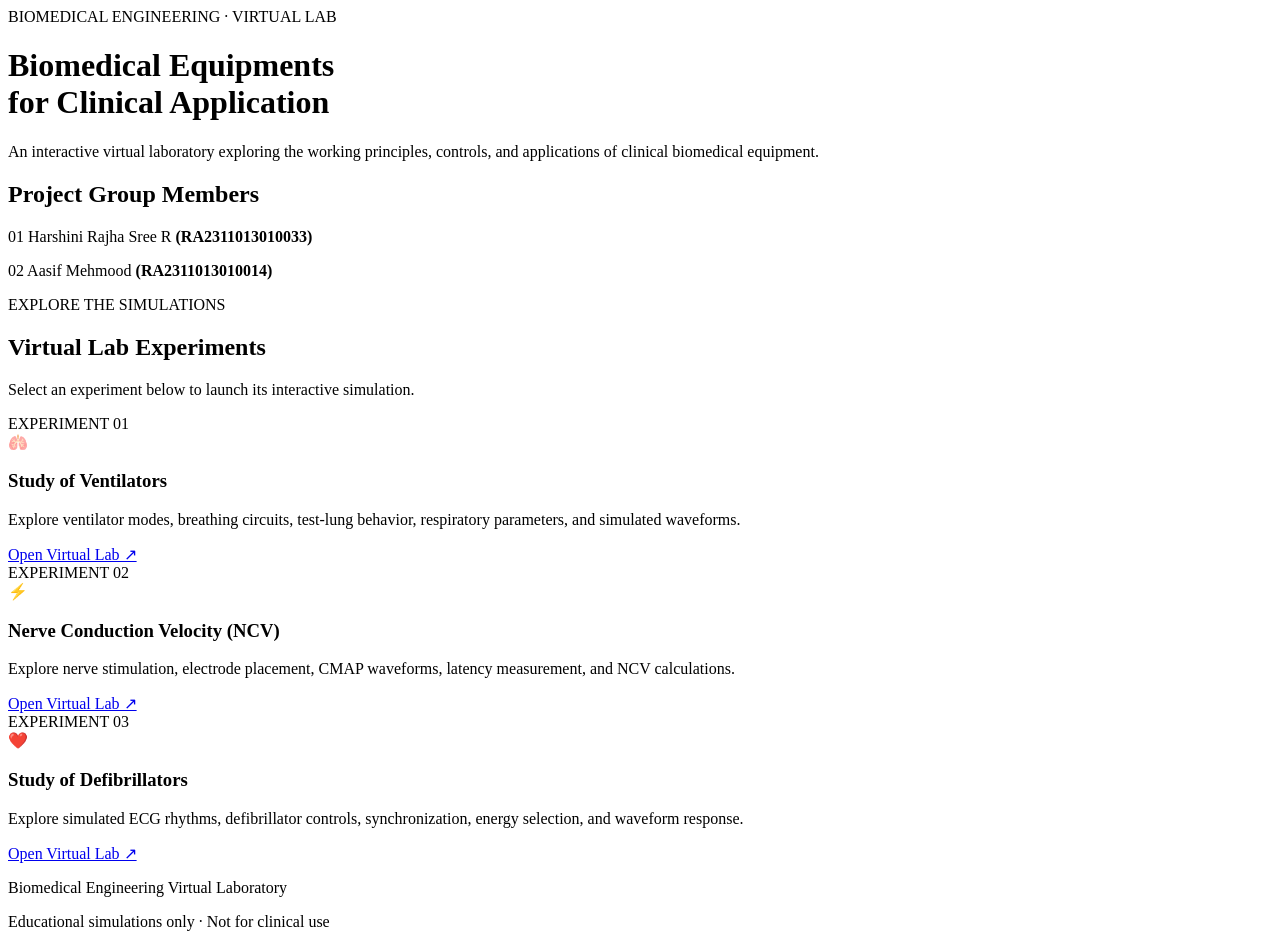
==== index.html @ cd12aa51 "Create index.html" ====
<!DOCTYPE html>
<html lang="en">
<head>
  <meta charset="UTF-8">
  <meta name="viewport" content="width=device-width, initial-scale=1.0">
  <title>Biomedical Equipments for Clinical Application</title>
  <link rel="stylesheet" href="style.css">
</head>

<body>

  <header class="hero">
    <div class="badge">BIOMEDICAL ENGINEERING · VIRTUAL LAB</div>

    <h1>
      Biomedical Equipments<br>
      <span>for Clinical Application</span>
    </h1>

    <p class="intro">
      An interactive virtual laboratory exploring the working principles,
      controls, and applications of clinical biomedical equipment.
    </p>

    <section class="team">
      <h2>Project Group Members</h2>

      <p>
        <span>01</span>
        Harshini Rajha Sree R
        <strong>(RA2311013010033)</strong>
      </p>

      <p>
        <span>02</span>
        Aasif Mehmood
        <strong>(RA2311013010014)</strong>
      </p>
    </section>
  </header>

  <main class="labs">

    <div class="section-heading">
      <p class="eyebrow">EXPLORE THE SIMULATIONS</p>
      <h2>Virtual Lab Experiments</h2>
      <p>Select an experiment below to launch its interactive simulation.</p>
    </div>

    <div class="cards">

      <article class="lab-card">
        <div class="card-number">EXPERIMENT 01</div>
        <div class="icon">🫁</div>

        <h3>Study of Ventilators</h3>

        <p>
          Explore ventilator modes, breathing circuits, test-lung behavior,
          respiratory parameters, and simulated waveforms.
        </p>

        <a href="ventilator.html" class="launch">
          Open Virtual Lab ↗
        </a>
      </article>

      <article class="lab-card">
        <div class="card-number">EXPERIMENT 02</div>
        <div class="icon">⚡</div>

        <h3>Nerve Conduction Velocity (NCV)</h3>

        <p>
          Explore nerve stimulation, electrode placement, CMAP waveforms,
          latency measurement, and NCV calculations.
        </p>

        <a href="ncv.html" class="launch">
          Open Virtual Lab ↗
        </a>
      </article>

      <article class="lab-card">
        <div class="card-number">EXPERIMENT 03</div>
        <div class="icon">❤️</div>

        <h3>Study of Defibrillators</h3>

        <p>
          Explore simulated ECG rhythms, defibrillator controls,
          synchronization, energy selection, and waveform response.
        </p>

        <a href="defibrillator.html" class="launch">
          Open Virtual Lab ↗
        </a>
      </article>

    </div>
  </main>

  <footer>
    <p>Biomedical Engineering Virtual Laboratory</p>
    <p class="disclaimer">
      Educational simulations only · Not for clinical use
    </p>
  </footer>

</body>
</html>
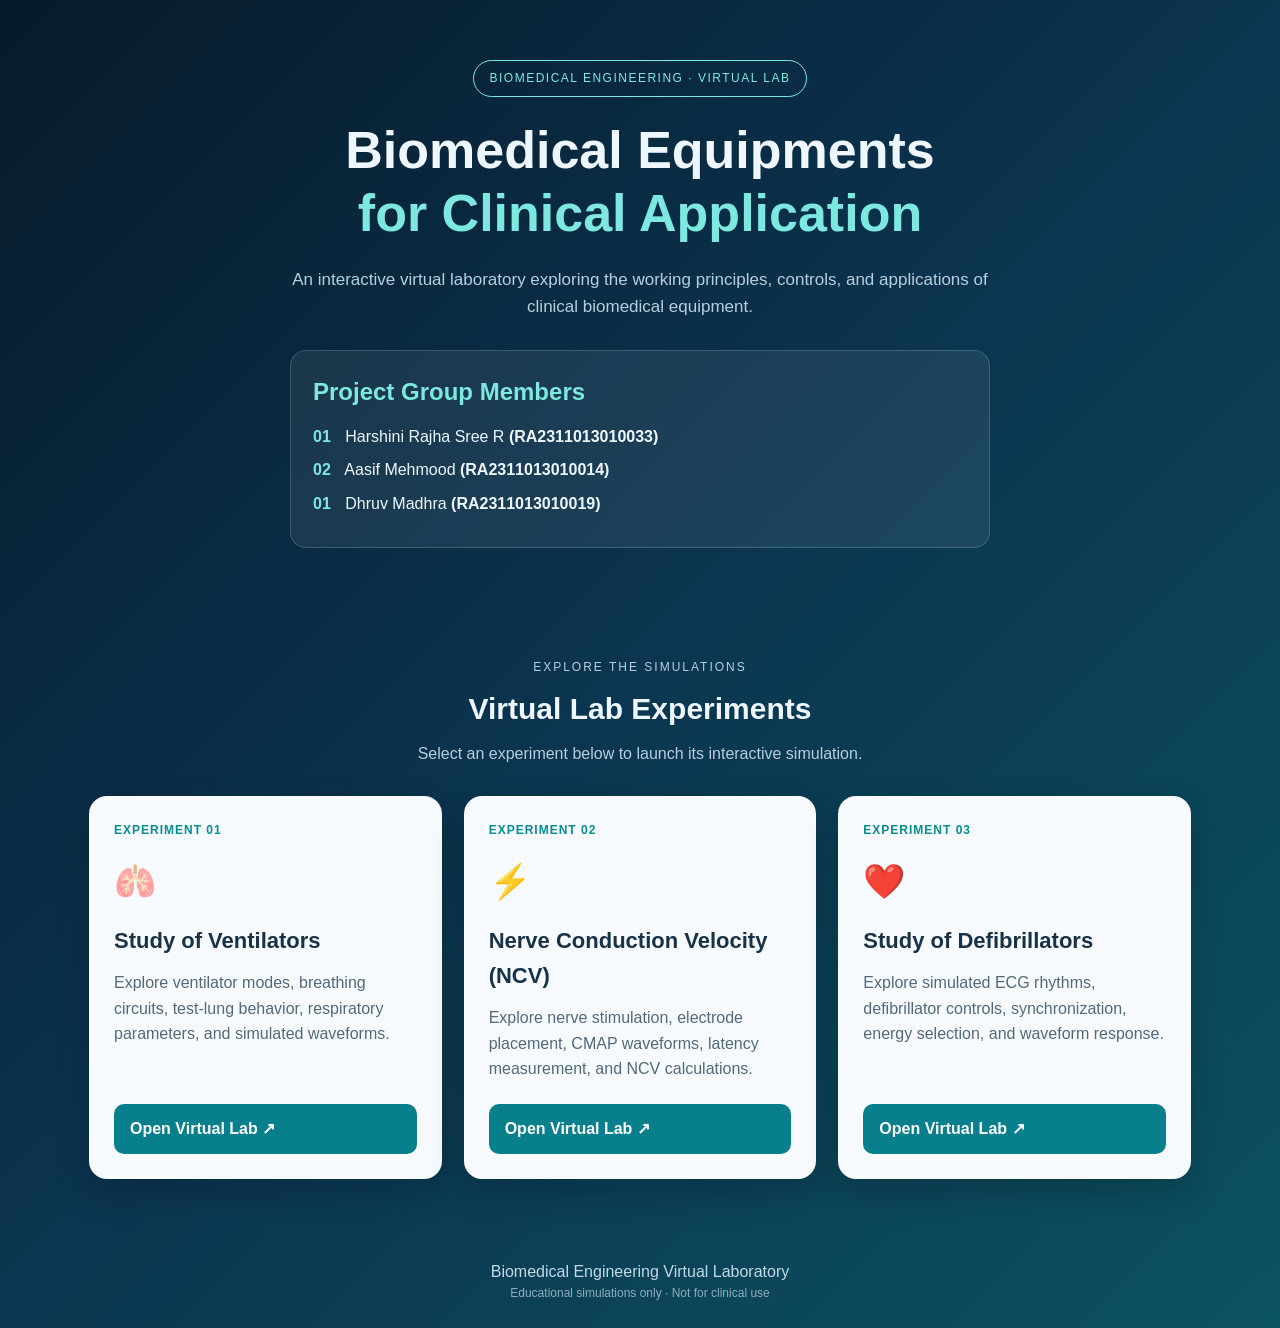
==== commit 3414ecb4: "Update index.html" ====
--- a/index.html
+++ b/index.html
@@ -36,6 +36,13 @@
         Aasif Mehmood
         <strong>(RA2311013010014)</strong>
       </p>
+      <p>
+        <span>01</span>
+        Dhruv Madhra
+        <strong>(RA2311013010019)</strong>
+      </p>
+
+    
     </section>
   </header>
 
--- a/style.css
+++ b/style.css
@@ -0,0 +1,188 @@
+/* Biomedical Virtual Lab Portfolio */
+
+* {
+  box-sizing: border-box;
+  margin: 0;
+  padding: 0;
+}
+
+body {
+  font-family: "Segoe UI", Arial, sans-serif;
+  background: linear-gradient(135deg, #071a2b, #0b3550, #0b5260);
+  color: #eef7ff;
+  min-height: 100vh;
+  line-height: 1.6;
+}
+
+.hero {
+  text-align: center;
+  padding: 60px 20px 40px;
+  max-width: 1000px;
+  margin: auto;
+}
+
+.badge {
+  display: inline-block;
+  border: 1px solid #7ce8df;
+  color: #7ce8df;
+  padding: 8px 16px;
+  border-radius: 30px;
+  font-size: 12px;
+  letter-spacing: 1.5px;
+}
+
+h1 {
+  font-size: clamp(30px, 5vw, 52px);
+  line-height: 1.2;
+  margin: 22px 0;
+}
+
+h1 span {
+  color: #7ce8df;
+}
+
+.intro {
+  max-width: 720px;
+  margin: auto;
+  color: #b9cedd;
+  font-size: 17px;
+}
+
+.team {
+  max-width: 700px;
+  margin: 30px auto;
+  padding: 22px;
+  text-align: left;
+  background: rgba(255,255,255,0.07);
+  border: 1px solid rgba(255,255,255,0.16);
+  border-radius: 16px;
+}
+
+.team h2 {
+  color: #7ce8df;
+  margin-bottom: 12px;
+}
+
+.team p {
+  margin: 8px 0;
+}
+
+.team p span {
+  color: #7ce8df;
+  font-weight: bold;
+  margin-right: 10px;
+}
+
+.labs {
+  max-width: 1150px;
+  margin: auto;
+  padding: 20px 24px 55px;
+}
+
+.section-heading {
+  text-align: center;
+  margin: 20px 0 30px;
+}
+
+.eyebrow {
+  color: #7ce8df;
+  font-size: 12px;
+  letter-spacing: 2px;
+}
+
+.section-heading h2 {
+  font-size: 30px;
+  margin: 8px 0;
+}
+
+.section-heading p {
+  color: #b9cedd;
+}
+
+.cards {
+  display: grid;
+  grid-template-columns: repeat(3, 1fr);
+  gap: 22px;
+}
+
+.lab-card {
+  background: #f7fbff;
+  color: #183247;
+  border-radius: 18px;
+  padding: 25px;
+  display: flex;
+  flex-direction: column;
+  min-height: 330px;
+  box-shadow: 0 14px 35px rgba(0,0,0,0.2);
+  transition: transform 0.25s;
+}
+
+.lab-card:hover {
+  transform: translateY(-7px);
+}
+
+.card-number {
+  color: #078c91;
+  font-size: 12px;
+  font-weight: bold;
+  letter-spacing: 1px;
+}
+
+.icon {
+  font-size: 34px;
+  margin: 14px 0;
+}
+
+.lab-card h3 {
+  font-size: 22px;
+  margin-bottom: 12px;
+}
+
+.lab-card p {
+  color: #52697a;
+  margin-bottom: 22px;
+  flex-grow: 1;
+}
+
+.launch {
+  display: flex;
+  justify-content: space-between;
+  align-items: center;
+  text-decoration: none;
+  background: #087f8c;
+  color: white;
+  padding: 12px 16px;
+  border-radius: 10px;
+  font-weight: bold;
+}
+
+.launch:hover {
+  background: #056571;
+}
+
+footer {
+  text-align: center;
+  padding: 25px;
+  color: #c3d9e6;
+}
+
+.disclaimer {
+  font-size: 12px;
+  color: #91adbd;
+}
+
+@media (max-width: 850px) {
+  .cards {
+    grid-template-columns: 1fr 1fr;
+  }
+}
+
+@media (max-width: 600px) {
+  .cards {
+    grid-template-columns: 1fr;
+  }
+
+  .hero {
+    padding-top: 40px;
+  }
+}
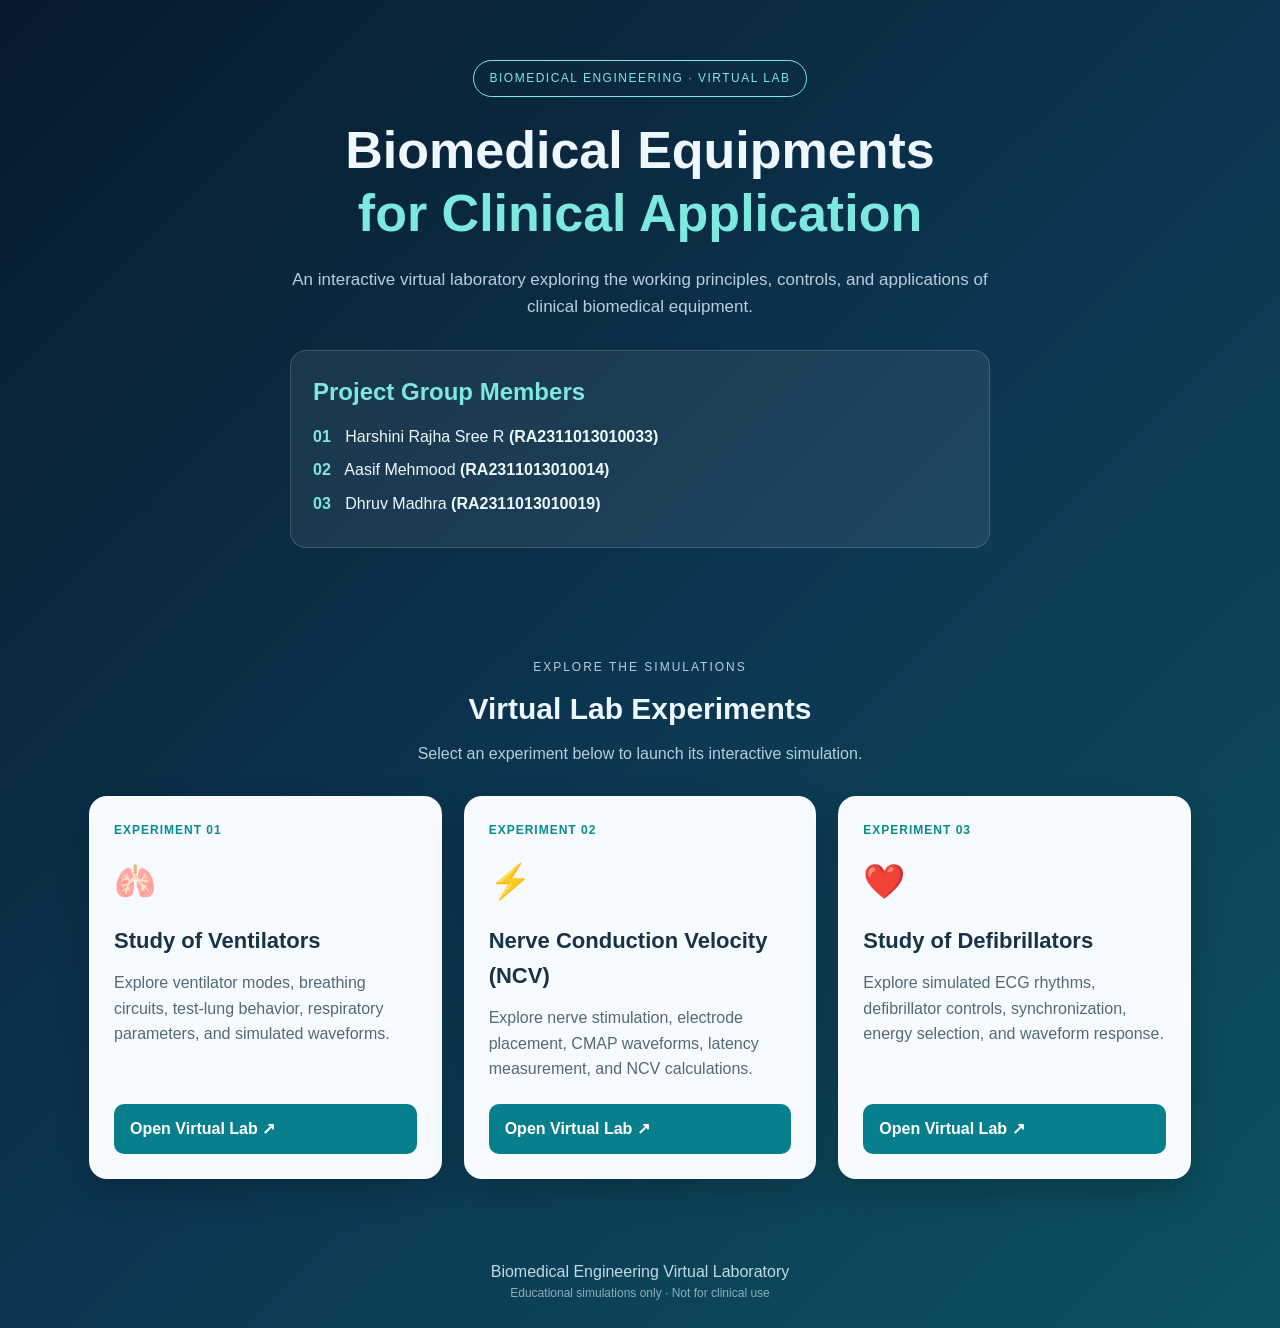
==== commit 79bbffd3: "Update index.html" ====
--- a/index.html
+++ b/index.html
@@ -37,7 +37,7 @@
         <strong>(RA2311013010014)</strong>
       </p>
       <p>
-        <span>01</span>
+        <span>03</span>
         Dhruv Madhra
         <strong>(RA2311013010019)</strong>
       </p>
